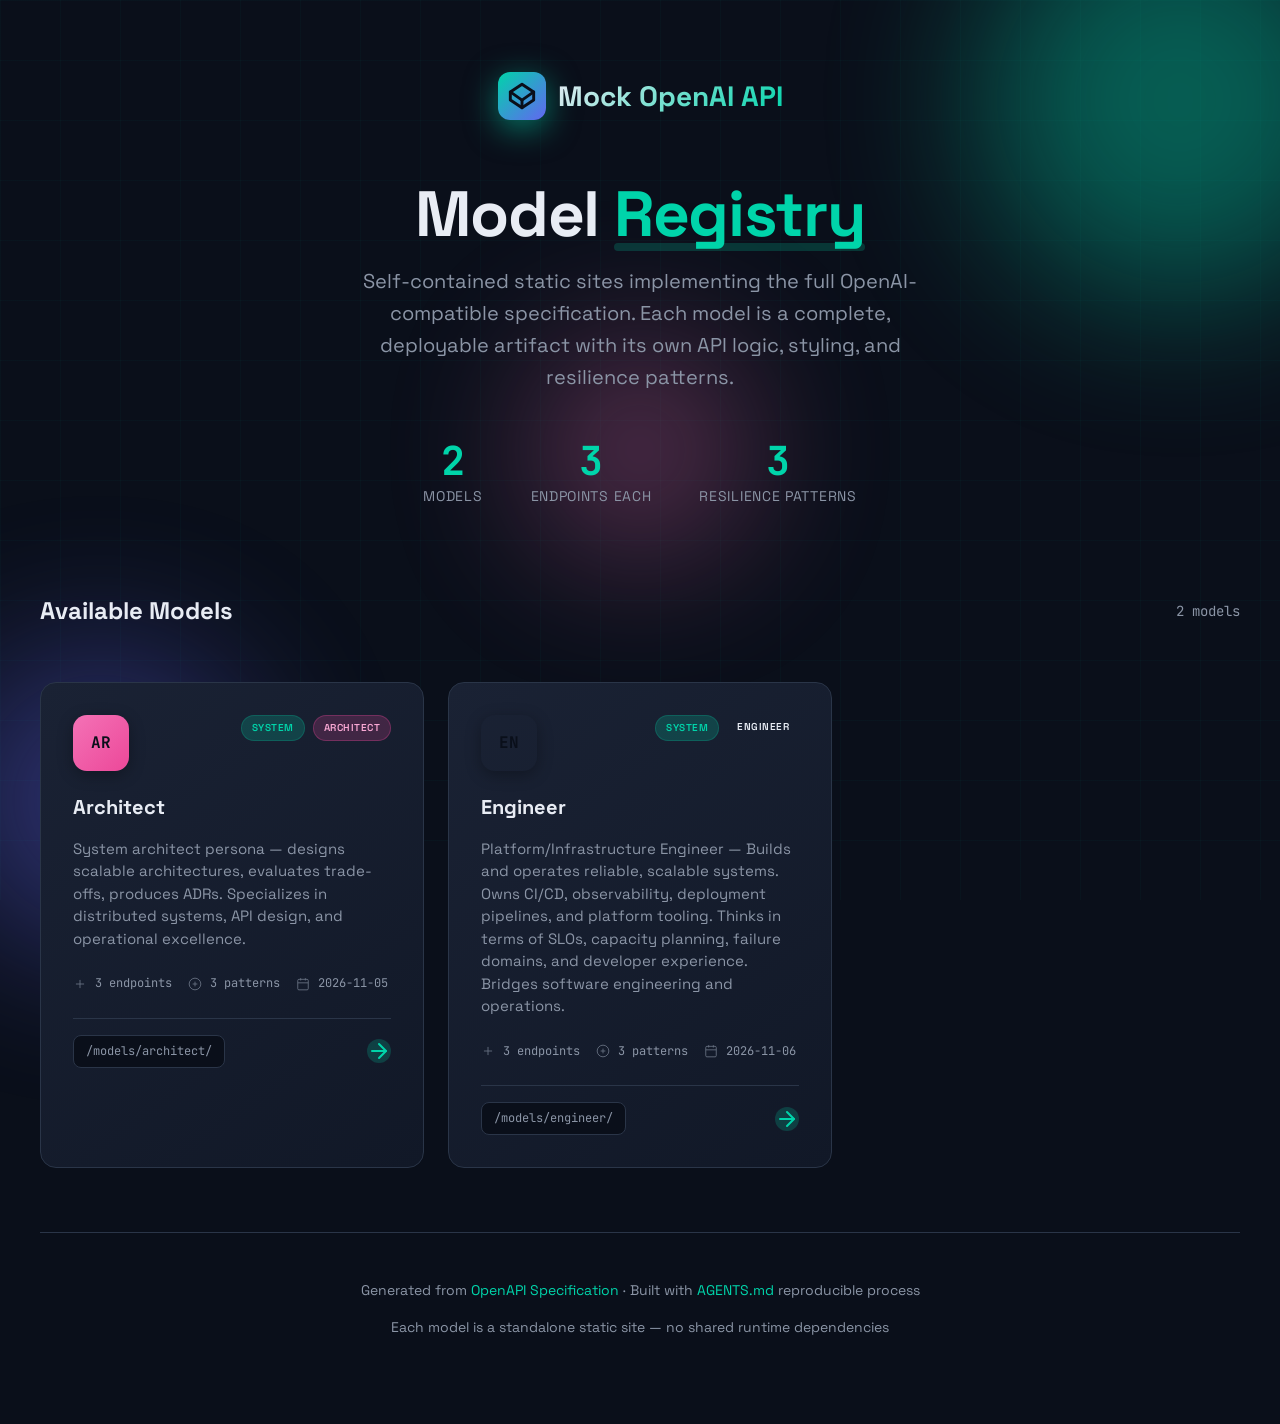
==== public/index.html @ 82a72411 "Initial implementations" ====
<!DOCTYPE html>
<html lang="en">
<head>
  <meta charset="UTF-8">
  <meta name="viewport" content="width=device-width, initial-scale=1.0">
  <title>Mock OpenAI API — Model Registry</title>
  <meta name="description" content="Self-contained static sites implementing the OpenAI-compatible API specification">
  <link rel="preconnect" href="https://fonts.googleapis.com">
  <link rel="preconnect" href="https://fonts.gstatic.com" crossorigin>
  <link href="https://fonts.googleapis.com/css2?family=JetBrains+Mono:wght@400;500;700&family=Space+Grotesk:wght@400;500;700&display=swap" rel="stylesheet">
  <style>
    :root {
      --bg: #0a0f1a;
      --bg-elevated: #111827;
      --bg-card: #1a2234;
      --fg: #e8ecf4;
      --fg-muted: #8b95a6;
      --accent: #00d4aa;
      --accent-dim: #00d4aa33;
      --accent-glow: #00d4aa88;
      --border: #2a3548;
      --card-shadow: 0 4px 24px rgba(0, 0, 0, 0.4);
      --card-shadow-hover: 0 12px 48px rgba(0, 212, 170, 0.15);
      --radius: 16px;
      --radius-sm: 8px;
      --transition: 0.3s cubic-bezier(0.4, 0, 0.2, 1);
    }

    @media (prefers-reduced-motion: reduce) {
      *, *::before, *::after { animation-duration: 0.01ms !important; transition-duration: 0.01ms !important; }
    }

    html { scroll-behavior: smooth; }

    body {
      font-family: 'Space Grotesk', system-ui, sans-serif;
      background: var(--bg);
      color: var(--fg);
      min-height: 100vh;
      line-height: 1.6;
      overflow-x: hidden;
    }

    /* Animated background */
    .bg-grid {
      position: fixed; inset: 0; z-index: -1;
      background-image: 
        linear-gradient(rgba(0, 212, 170, 0.03) 1px, transparent 1px),
        linear-gradient(90deg, rgba(0, 212, 170, 0.03) 1px, transparent 1px);
      background-size: 60px 60px;
      animation: gridMove 20s linear infinite;
    }

    @keyframes gridMove { 0% { transform: translate(0, 0); } 100% { transform: translate(60px, 60px); } }

    .bg-orbs {
      position: fixed; inset: 0; z-index: -1; pointer-events: none;
    }

    .orb {
      position: absolute; border-radius: 50%; filter: blur(80px); opacity: 0.4;
      animation: orbFloat 15s ease-in-out infinite;
    }

    .orb-1 { width: 400px; height: 400px; background: var(--accent); top: -100px; right: -100px; animation-delay: 0s; }
    .orb-2 { width: 300px; height: 300px; background: #6366f1; bottom: -50px; left: -50px; animation-delay: -5s; }
    .orb-3 { width: 200px; height: 200px; background: #f472b6; top: 50%; left: 50%; transform: translate(-50%, -50%); animation-delay: -10s; }

    @keyframes orbFloat {
      0%, 100% { transform: translate(0, 0) scale(1); }
      25% { transform: translate(30px, -20px) scale(1.05); }
      50% { transform: translate(-20px, 30px) scale(0.95); }
      75% { transform: translate(10px, 25px) scale(1.02); }
    }

    /* Layout */
    .container { max-width: 1200px; margin: 0 auto; padding: 4rem 2rem; position: relative; z-index: 1; }

    header { text-align: center; margin-bottom: 4rem; opacity: 0; animation: fadeUp 0.8s ease-out forwards; }

    @keyframes fadeUp { from { opacity: 0; transform: translateY(30px); } to { opacity: 1; transform: translateY(0); } }

    .logo { display: inline-flex; align-items: center; gap: 0.75rem; margin-bottom: 1rem; }
    .logo-icon {
      width: 48px; height: 48px; border-radius: 12px;
      background: linear-gradient(135deg, var(--accent), #6366f1);
      display: flex; align-items: center; justify-content: center;
      box-shadow: 0 8px 32px var(--accent-glow);
    }
    .logo-icon svg { width: 28px; height: 28px; stroke: var(--bg); }
    .logo-text { font-size: 1.75rem; font-weight: 700; background: linear-gradient(135deg, var(--fg), var(--accent)); -webkit-background-clip: text; -webkit-text-fill-color: transparent; background-clip: text; }

    h1 { font-size: clamp(2.5rem, 5vw, 4rem); font-weight: 700; line-height: 1.1; margin-bottom: 1rem; letter-spacing: -0.02em; }
    h1 .highlight { color: var(--accent); position: relative; }
    h1 .highlight::after { content: ''; position: absolute; bottom: 4px; left: 0; right: 0; height: 8px; background: var(--accent-dim); z-index: -1; border-radius: 4px; }

    .tagline { font-size: 1.25rem; color: var(--fg-muted); max-width: 600px; margin: 0 auto; font-weight: 400; }

    /* Stats bar */
    .stats { display: flex; justify-content: center; gap: 3rem; margin-top: 3rem; flex-wrap: wrap; }
    .stat { text-align: center; opacity: 0; animation: fadeUp 0.8s ease-out forwards; animation-delay: calc(0.1s * var(--i)); }
    .stat-value { font-family: 'JetBrains Mono', monospace; font-size: 2.5rem; font-weight: 700; color: var(--accent); line-height: 1; }
    .stat-label { font-size: 0.875rem; color: var(--fg-muted); margin-top: 0.25rem; text-transform: uppercase; letter-spacing: 0.05em; }

    /* Model grid */
    .models-section { opacity: 0; animation: fadeUp 0.8s ease-out 0.2s forwards; }
    .section-header { display: flex; align-items: center; justify-content: space-between; margin-bottom: 2rem; flex-wrap: wrap; gap: 1rem; }
    .section-title { font-size: 1.5rem; font-weight: 700; }
    .section-count { font-family: 'JetBrains Mono', monospace; color: var(--fg-muted); font-size: 0.875rem; }

    .model-grid { display: grid; grid-template-columns: repeat(auto-fill, minmax(320px, 1fr)); gap: 1.5rem; }

    /* Model card */
    .model-card {
      background: linear-gradient(145deg, var(--bg-card), var(--bg-elevated));
      border: 1px solid var(--border);
      border-radius: var(--radius);
      padding: 2rem;
      text-decoration: none; color: inherit;
      position: relative; overflow: hidden;
      transition: transform var(--transition), box-shadow var(--transition), border-color var(--transition);
      opacity: 0; animation: fadeUp 0.6s ease-out forwards;
      animation-delay: calc(0.3s + 0.08s * var(--i));
    }

    .model-card::before {
      content: ''; position: absolute; top: 0; left: 0; right: 0; height: 3px;
      background: linear-gradient(90deg, var(--accent), #6366f1, var(--accent));
      background-size: 200% 100%; opacity: 0;
      transition: opacity var(--transition);
      animation: shimmer 2s linear infinite;
    }

    @keyframes shimmer { 0% { background-position: 200% 0; } 100% { background-position: -200% 0; } }

    .model-card:hover { transform: translateY(-8px); box-shadow: var(--card-shadow-hover); border-color: var(--accent-dim); }
    .model-card:hover::before { opacity: 1; }

    .card-header { display: flex; align-items: flex-start; justify-content: space-between; gap: 1rem; margin-bottom: 1rem; }
    .model-avatar {
      width: 56px; height: 56px; border-radius: 14px; flex-shrink: 0;
      display: flex; align-items: center; justify-content: center;
      font-family: 'JetBrains Mono', monospace; font-weight: 700; font-size: 1rem;
      color: var(--bg); box-shadow: 0 4px 16px rgba(0, 0, 0, 0.3);
    }
    .model-avatar.system { background: linear-gradient(135deg, var(--accent), #00b894); }
    .model-avatar.custom { background: linear-gradient(135deg, #6366f1, #8b5cf6); }
    .model-avatar.architect { background: linear-gradient(135deg, #f472b6, #ec4899); }

    .model-badges { display: flex; gap: 0.5rem; flex-wrap: wrap; }
    .badge { font-size: 0.625rem; font-weight: 600; padding: 0.25rem 0.625rem; border-radius: 9999px; text-transform: uppercase; letter-spacing: 0.05em; }
    .badge-system { background: var(--accent-dim); color: var(--accent); border: 1px solid var(--accent-dim); }
    .badge-custom { background: rgba(99, 102, 241, 0.2); color: #a5b4fc; border: 1px solid rgba(99, 102, 241, 0.3); }
    .badge-architect { background: rgba(236, 72, 153, 0.2); color: #f9a8d4; border: 1px solid rgba(236, 72, 153, 0.3); }

    .model-name { font-size: 1.25rem; font-weight: 700; margin-bottom: 0.25rem; }
    .model-description { color: var(--fg-muted); font-size: 0.9375rem; margin-bottom: 1.5rem; line-height: 1.5; }

    .model-meta { display: flex; flex-wrap: wrap; gap: 1rem; margin-bottom: 1.5rem; }
    .meta-item { display: flex; align-items: center; gap: 0.5rem; font-family: 'JetBrains Mono', monospace; font-size: 0.75rem; color: var(--fg-muted); }
    .meta-item svg { width: 14px; height: 14px; stroke: currentColor; opacity: 0.7; }

    .card-footer { display: flex; align-items: center; justify-content: space-between; padding-top: 1rem; border-top: 1px solid var(--border); }
    .model-url { font-family: 'JetBrains Mono', monospace; font-size: 0.75rem; color: var(--fg-muted); background: var(--bg); padding: 0.375rem 0.75rem; border-radius: var(--radius-sm); border: 1px solid var(--border); }
    .arrow { width: 24px; height: 24px; display: flex; align-items: center; justify-content: center; background: var(--accent-dim); border-radius: 50%; color: var(--accent); transition: transform var(--transition), background var(--transition); }
    .model-card:hover .arrow { transform: translateX(4px); background: var(--accent); color: var(--bg); }

    /* Empty state */
    .empty-state { grid-column: 1 / -1; text-align: center; padding: 4rem 2rem; background: var(--bg-card); border: 1px dashed var(--border); border-radius: var(--radius); }
    .empty-state svg { width: 64px; height: 64px; color: var(--fg-muted); margin-bottom: 1rem; opacity: 0.5; }
    .empty-state h3 { font-size: 1.25rem; margin-bottom: 0.5rem; }
    .empty-state p { color: var(--fg-muted); }

    /* Footer */
    footer { margin-top: 4rem; padding-top: 2rem; border-top: 1px solid var(--border); text-align: center; color: var(--fg-muted); font-size: 0.875rem; opacity: 0; animation: fadeUp 0.8s ease-out 0.4s forwards; }
    footer a { color: var(--accent); text-decoration: none; }
    footer a:hover { text-decoration: underline; }

    /* Reduced motion */
    @media (prefers-reduced-motion: reduce) {
      .bg-grid, .orb { animation: none; }
      .model-card::before { animation: none; }
    }

    /* Responsive */
    @media (max-width: 640px) {
      .container { padding: 2rem 1rem; }
      .stats { gap: 1.5rem; }
      .stat-value { font-size: 2rem; }
      .model-grid { grid-template-columns: 1fr; }
    }
  </style>
</head>
<body>
  <div class="bg-grid" aria-hidden="true"></div>
  <div class="bg-orbs" aria-hidden="true">
    <div class="orb orb-1"></div>
    <div class="orb orb-2"></div>
    <div class="orb orb-3"></div>
  </div>

  <div class="container">
    <header>
      <div class="logo">
        <div class="logo-icon" aria-hidden="true">
          <svg viewBox="0 0 24 24" fill="none" stroke="currentColor" stroke-width="2.5" stroke-linecap="round" stroke-linejoin="round">
            <polygon points="12 2 22 8.5 22 15.5 12 22 2 15.5 2 8.5 12 2"></polygon>
            <line x1="12" y1="22" x2="12" y2="15.5"></line>
            <polyline points="22 8.5 12 15.5 2 8.5"></polyline>
          </svg>
        </div>
        <span class="logo-text">Mock OpenAI API</span>
      </div>
      <h1>Model <span class="highlight">Registry</span></h1>
      <p class="tagline">Self-contained static sites implementing the full OpenAI-compatible specification. Each model is a complete, deployable artifact with its own API logic, styling, and resilience patterns.</p>

      <div class="stats" role="list" aria-label="Registry statistics">
        <div class="stat" role="listitem" style="--i: 0">
          <div class="stat-value" id="stat-models">0</div>
          <div class="stat-label">Models</div>
        </div>
        <div class="stat" role="listitem" style="--i: 1">
          <div class="stat-value" id="stat-endpoints">3</div>
          <div class="stat-label">Endpoints Each</div>
        </div>
        <div class="stat" role="listitem" style="--i: 2">
          <div class="stat-value" id="stat-patterns">3</div>
          <div class="stat-label">Resilience Patterns</div>
        </div>
      </div>
    </header>

    <section class="models-section" aria-labelledby="models-heading">
      <div class="section-header">
        <h2 id="models-heading" class="section-title">Available Models</h2>
        <span class="section-count" id="model-count">Loading...</span>
      </div>
      <div class="model-grid" id="model-grid" role="list">
        <!-- Model cards injected here -->
      </div>
    </section>

    <footer>
      <p>Generated from <a href="openapi-spec.yaml">OpenAPI Specification</a> · Built with <a href="AGENTS.md">AGENTS.md</a> reproducible process</p>
      <p style="margin-top: 0.5rem;">Each model is a standalone static site — no shared runtime dependencies</p>
    </footer>
  </div>

  <script>
    // Model registry — single source of truth
    const MODEL_REGISTRY = [
      {
        id: "architect",
        name: "Architect",
        description: "System architect persona — designs scalable architectures, evaluates trade-offs, produces ADRs. Specializes in distributed systems, API design, and operational excellence.",
        type: "architect",
        is_system: true,
        endpoints: ["/v1/models", "/v1/chat/endpoints", "/v1/models/{model}"],
        patterns: ["Rate Limiter", "Bulkhead", "Circuit Breaker"],
        tags: ["architecture", "system-design", "adrs", "trade-offs"],
        created: "2026-11-05",
        generated_by: {
          model: "nvidia/nemotron-3-ultra-550b-a55b",
          provider: "nvidia",
          date: "2026-11-05",
          profile: "architect"
        },
        badge: {
          class: "badge-architect",
          label: "Architect"
        }
      },
      {
        id: "engineer",
        name: "Engineer",
        description: "Platform/Infrastructure Engineer — Builds and operates reliable, scalable systems. Owns CI/CD, observability, deployment pipelines, and platform tooling. Thinks in terms of SLOs, capacity planning, failure domains, and developer experience. Bridges software engineering and operations.",
        type: "engineer",
        is_system: true,
        endpoints: ["/v1/models", "/v1/chat/endpoints", "/v1/models/{model}"],
        patterns: ["Rate Limiter", "Bulkhead", "Circuit Breaker"],
        tags: ["ast-grep", "devops", "docker-management", "sqlite-analytics-export", "subagent-driven-development"],
        created: "2026-11-06",
        generated_by: {
          model: "nvidia/nemotron-3-ultra-550b-a55b",
          provider: "nvidia",
          date: "2026-11-06",
          profile: "engineer"
        },
        badge: {
          class: "badge-engineer",
          label: "Engineer"
        }
      },
      // Future models added here — run generate_model.py to rebuild
    ];

    // Initialize on DOM ready
    document.addEventListener('DOMContentLoaded', () => {
      renderModels();
      updateStats();
    });

    // Badge mapping for model types — auto-updated by generate_model.py
const BADGE_MAP = {
      architect: { class: "badge-architect", label: "Architect" },
      engineer: { class: "badge-engineer", label: "Engineer" }
    };

    function renderModels() {
      const grid = document.getElementById('model-grid');
      const countEl = document.getElementById('model-count');

      if (MODEL_REGISTRY.length === 0) {
        grid.innerHTML = `
          <div class="empty-state" role="status">
            <svg viewBox="0 0 24 24" fill="none" stroke="currentColor" stroke-width="1.5" aria-hidden="true">
              <rect x="3" y="3" width="18" height="18" rx="2"></rect>
              <path d="M9 12h6M12 9v6"></path>
            </svg>
            <h3>No models yet</h3>
            <p>Add entries to MODEL_REGISTRY and run <code>python scripts/generate_model.py</code></p>
          </div>
        `;
        countEl.textContent = '0 models';
        return;
      }

      grid.innerHTML = MODEL_REGISTRY.map((model, index) => `
        <a href="/models/${model.id}/" class="model-card" role="listitem" style="--i: ${index}" aria-label="Open ${model.name} demo">
          <div class="card-header">
            <div class="model-avatar ${model.type}">${model.id.slice(0, 2).toUpperCase()}</div>
            <div class="model-badges">
              <span class="badge ${model.is_system ? 'badge-system' : 'badge-custom'}">${model.is_system ? 'System' : 'Custom'}</span>
              ${model.badge ? `<span class="badge ${model.badge.class}">${model.badge.label}</span>` : (BADGE_MAP[model.type] ? `<span class="badge ${BADGE_MAP[model.type].class}">${BADGE_MAP[model.type].label}</span>` : '')}
            </div>
          </div>
          <h3 class="model-name">${model.name}</h3>
          <p class="model-description">${model.description}</p>
          <div class="model-meta">
            <span class="meta-item" title="Endpoints implemented">
              <svg viewBox="0 0 24 24" fill="none" stroke="currentColor" stroke-width="1.5"><path d="M12 5v14M5 12h14"></path></svg>
              ${model.endpoints.length} endpoints
            </span>
            <span class="meta-item" title="Resilience patterns">
              <svg viewBox="0 0 24 24" fill="none" stroke="currentColor" stroke-width="1.5"><circle cx="12" cy="12" r="10"></circle><path d="M12 8v8M8 12h8"></path></svg>
              ${model.patterns.length} patterns
            </span>
            <span class="meta-item" title="Created">
              <svg viewBox="0 0 24 24" fill="none" stroke="currentColor" stroke-width="1.5"><rect x="3" y="4" width="18" height="18" rx="2"></rect><line x1="16" y1="2" x2="16" y2="6"></line><line x1="8" y1="2" x2="8" y2="6"></line><line x1="3" y1="10" x2="21" y2="10"></line></svg>
              ${model.created}
            </span>
          </div>
          <div class="card-footer">
            <code class="model-url">/models/${model.id}/</code>
            <svg class="arrow" viewBox="0 0 24 24" fill="none" stroke="currentColor" stroke-width="2" stroke-linecap="round" stroke-linejoin="round" aria-hidden="true">
              <line x1="5" y1="12" x2="19" y2="12"></line>
              <polyline points="12 5 19 12 12 19"></polyline>
            </svg>
          </div>
        </a>
      `).join('');

      countEl.textContent = `${MODEL_REGISTRY.length} model${MODEL_REGISTRY.length !== 1 ? 's' : ''}`;
    }

    function updateStats() {
      document.getElementById('stat-models').textContent = MODEL_REGISTRY.length;
    }
  </script>
</body>
</html>
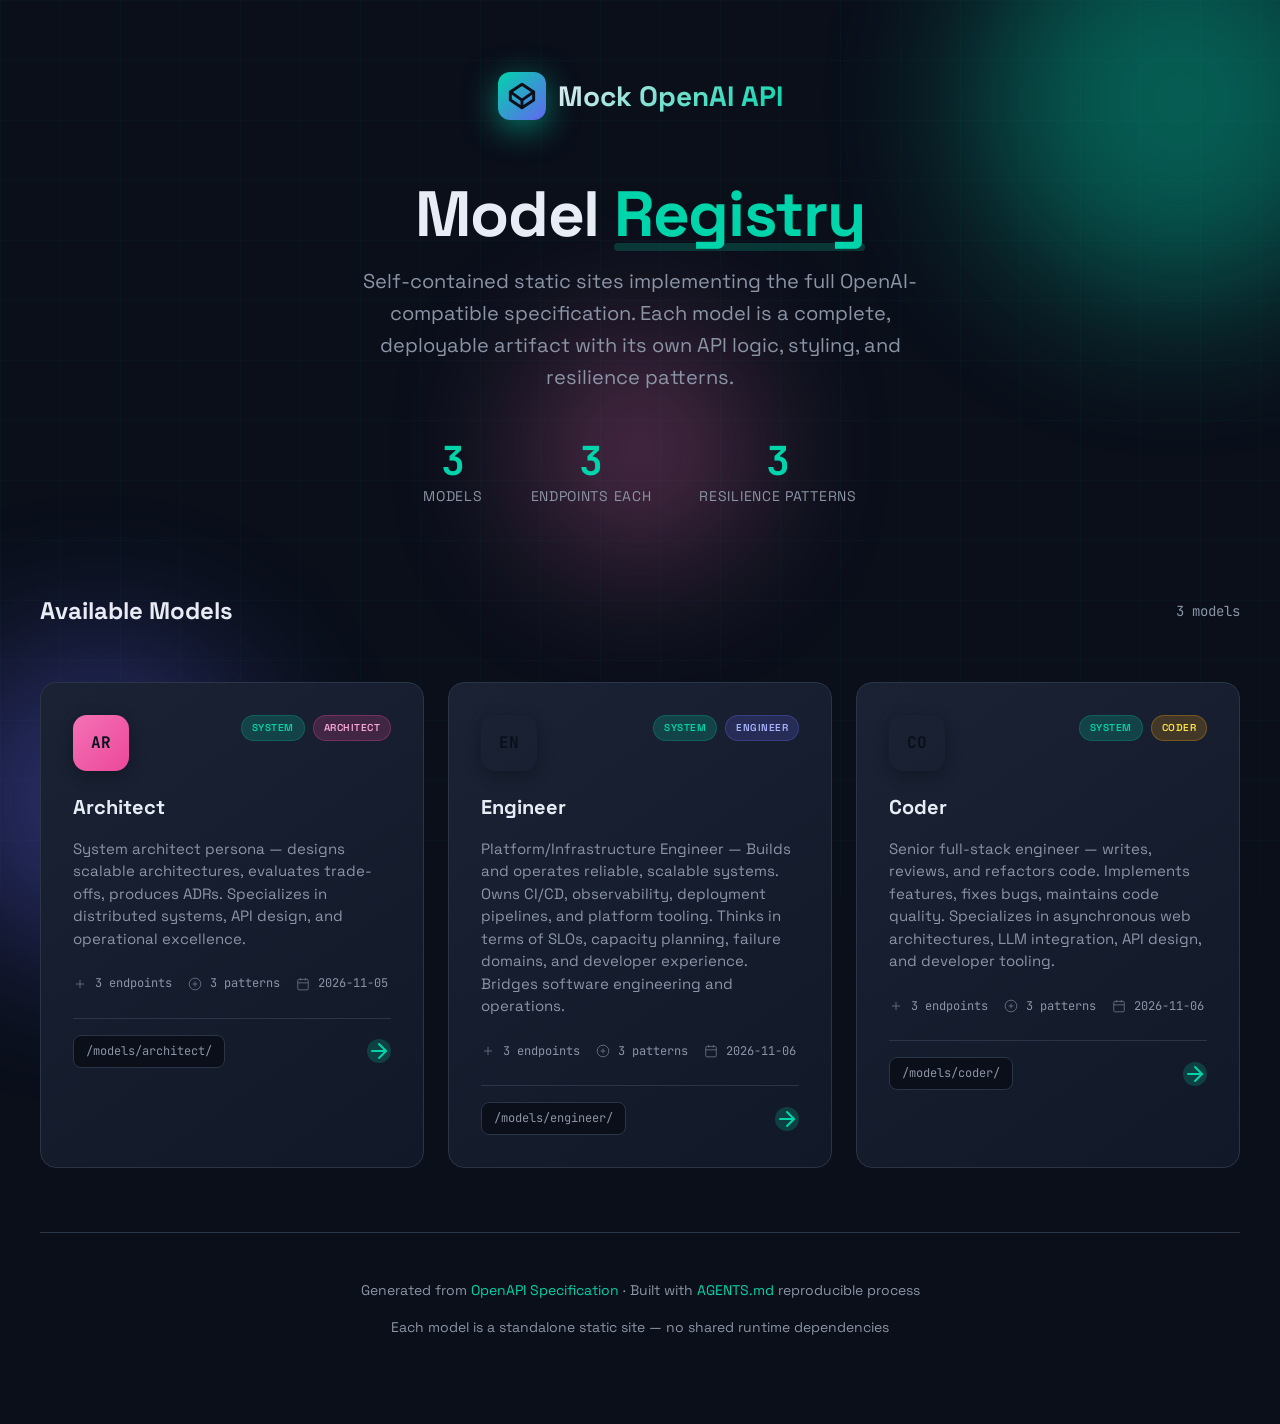
==== commit fcb34a57: "Added coder entry" ====
--- a/public/index.html
+++ b/public/index.html
@@ -152,6 +152,8 @@
     .badge-system { background: var(--accent-dim); color: var(--accent); border: 1px solid var(--accent-dim); }
     .badge-custom { background: rgba(99, 102, 241, 0.2); color: #a5b4fc; border: 1px solid rgba(99, 102, 241, 0.3); }
     .badge-architect { background: rgba(236, 72, 153, 0.2); color: #f9a8d4; border: 1px solid rgba(236, 72, 153, 0.3); }
+    .badge-engineer { background: rgba(99, 102, 241, 0.2); color: #a5b4fc; border: 1px solid rgba(99, 102, 241, 0.3); }
+    .badge-coder { background: rgba(245, 158, 11, 0.2); color: #fde047; border: 1px solid rgba(245, 158, 11, 0.3); }
 
     .model-name { font-size: 1.25rem; font-weight: 700; margin-bottom: 0.25rem; }
     .model-description { color: var(--fg-muted); font-size: 0.9375rem; margin-bottom: 1.5rem; line-height: 1.5; }
@@ -292,19 +294,41 @@
         }
       },
       // Future models added here — run generate_model.py to rebuild
-    ];
-
-    // Initialize on DOM ready
+            {
+              id: "coder",
+              name: "Coder",
+              description: "Senior full-stack engineer — writes, reviews, and refactors code. Implements features, fixes bugs, maintains code quality. Specializes in asynchronous web architectures, LLM integration, API design, and developer tooling.",
+              type: "coder",
+              is_system: true,
+              endpoints: ["/v1/models", "/v1/chat/endpoints", "/v1/models/{model}"],
+              patterns: ["Rate Limiter", "Bulkhead", "Circuit Breaker"],
+              tags: ["full-stack", "async-arch", "llm-integration", "api-design", "devops", "testing", "refactoring"],
+              created: "2026-11-06",
+              generated_by: {
+                model: "nvidia/nemotron-3-ultra-550b-a55b",
+                provider: "nvidia",
+                date: "2026-11-06",
+                profile: "coder"
+              },
+              badge: {
+                class: "badge-coder",
+                label: "Coder"
+              }
+            }
+          ];
+
+          // Initialize on DOM ready
     document.addEventListener('DOMContentLoaded', () => {
       renderModels();
       updateStats();
     });
 
     // Badge mapping for model types — auto-updated by generate_model.py
-const BADGE_MAP = {
-      architect: { class: "badge-architect", label: "Architect" },
-      engineer: { class: "badge-engineer", label: "Engineer" }
-    };
+    const BADGE_MAP = {
+          architect: { class: "badge-architect", label: "Architect" },
+          engineer: { class: "badge-engineer", label: "Engineer" },
+          coder: { class: "badge-coder", label: "Coder" }
+        };
 
     function renderModels() {
       const grid = document.getElementById('model-grid');
@@ -326,7 +350,7 @@
       }
 
       grid.innerHTML = MODEL_REGISTRY.map((model, index) => `
-        <a href="/models/${model.id}/" class="model-card" role="listitem" style="--i: ${index}" aria-label="Open ${model.name} demo">
+        <a href="models/${model.id}/" class="model-card" role="listitem" style="--i: ${index}" aria-label="Open ${model.name} demo">
           <div class="card-header">
             <div class="model-avatar ${model.type}">${model.id.slice(0, 2).toUpperCase()}</div>
             <div class="model-badges">
